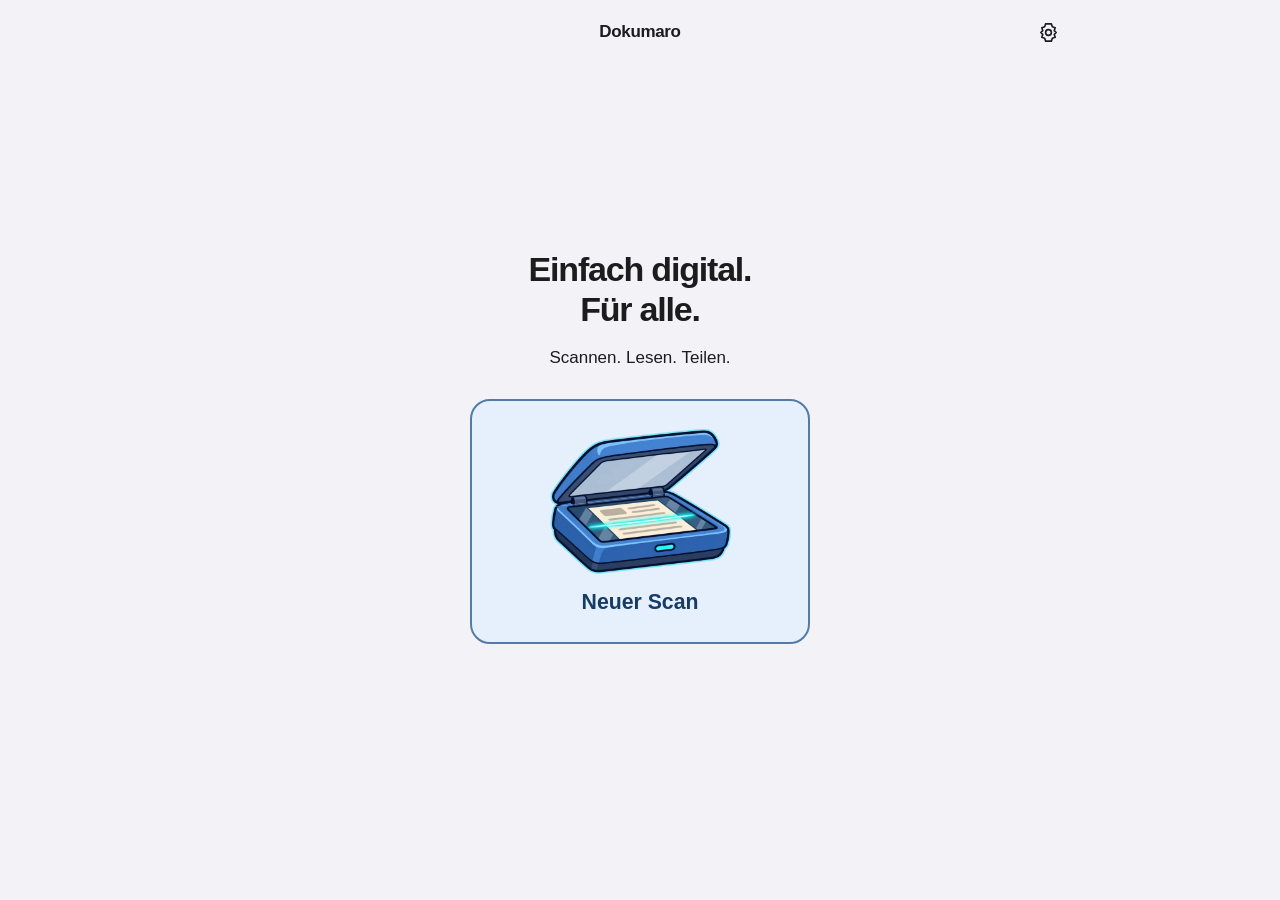
==== scanner/index.html @ 9dfb6e52 "Refresh prototype asset version" ====
<!doctype html>
<html lang="de">
<head>
  <meta charset="utf-8">
  <meta name="viewport" content="width=device-width, initial-scale=1, viewport-fit=cover">
  <meta name="color-scheme" content="light dark">
  <meta name="description" content="Dokumaro – Dokumentenscanner. Einfach digital. Für alle. Scannen. Lesen. Teilen.">
  <title>Dokumaro – Dokumentenscanner</title>
  <link rel="stylesheet" href="styles.css?v=11">
  <script src="app.js?v=11" defer></script>
</head>
<body>
  <a class="skip-link" href="#main">Zum Inhalt</a>
  <div class="app-shell">
    <header class="navigation" id="navigation"></header>
    <main id="main" tabindex="-1"></main>
    <div id="document-actions"></div>
  </div>
  <div id="announcer" class="sr-only" role="status" aria-atomic="true"></div>
  <dialog id="dialog" aria-labelledby="dialog-title"><div id="dialog-content"></div></dialog>
</body>
</html>
---- scanner/styles.css ----
/* Shared visual direction: native system surfaces and Mitgemischt's AppActionButtonStyle. */
:root{font-family:-apple-system,BlinkMacSystemFont,"Segoe UI",sans-serif;color-scheme:light dark;font-size:17px;--bg:#f2f2f7;--paper:#fff;--ink:#1c1c1e;--muted:#636366;--line:#d1d1d6;--accent:#00336b;--on-accent:#fff;--secondary:#d6e8ff;--danger:#990812;--danger-bg:#ffe6e8;--warning:#735000;--warning-bg:#fff5da;--document-dock-height:160px;scroll-padding-bottom:calc(var(--document-dock-height) + 24px)}
*{box-sizing:border-box}
body{margin:0;background:var(--bg);color:var(--ink);line-height:1.5}
button,input,select{font:inherit}
button,input,a,summary{touch-action:manipulation}
button,summary{cursor:pointer}
button:disabled{cursor:default;opacity:.5}
a{color:var(--accent)}
button:focus-visible,input:focus-visible,a:focus-visible,summary:focus-visible,[tabindex="-1"]:focus-visible{outline:3px solid var(--accent);outline-offset:3px}
[hidden]{display:none!important}
h1,h2,h3,p{margin-top:0}
h1{font-size:2rem;font-weight:700;letter-spacing:-.035em;line-height:1.2;margin-bottom:16px}
h2{font-size:1.2rem;line-height:1.3;margin-bottom:16px}
h3{font-size:1rem}
p{margin-bottom:16px}
small,.muted{color:var(--muted)}
small{font-size:.84rem}
svg{display:block;flex-shrink:0}
.sr-only{position:absolute;width:1px;height:1px;padding:0;margin:-1px;overflow:hidden;clip-path:inset(50%);white-space:nowrap;border:0}
.skip-link{position:fixed;top:-100px;left:12px;z-index:20;background:var(--paper);padding:12px}
.skip-link:focus{top:8px}
.app-shell{max-width:900px;margin:0 auto;min-height:100svh;display:flex;flex-direction:column}
.navigation{position:relative;display:grid;grid-template-columns:1fr auto 1fr;align-items:center;gap:8px;min-height:64px;padding:8px 20px}
.nav-title{font-size:1rem;font-weight:600;text-align:center;letter-spacing:-.02em}
.nav-button{display:inline-flex;align-items:center;gap:4px;min-height:44px;padding:7px 0;background:none;border:0;color:var(--ink);justify-self:start}
.icon-button{width:44px;justify-content:center;justify-self:end}
.nav-actions{display:flex;justify-content:flex-end;justify-self:end}
.navigation-spacer{min-width:44px}
main{flex:1;min-width:0;padding:20px}
footer{display:none;text-align:center;color:var(--muted);font-size:.72rem;padding:16px 20px 22px}
.home-active footer{display:block}
.home{max-width:600px;min-height:calc(100svh - 160px);margin:0 auto;display:flex;flex-direction:column;align-items:center;justify-content:center;text-align:center;padding:15px 0 30px}
.home h1{font-size:2rem;margin-bottom:15px}
.intro{font-size:1rem;color:var(--ink);max-width:400px;margin-bottom:28px}
.scan-start-button{display:flex;flex-direction:column;align-items:center;justify-content:center;gap:12px;width:min(100%,340px);min-height:245px;padding:24px;background:#e5f0fc;color:#163c65;border:2px solid #527ca8;border-radius:20px;font-weight:700;font-size:1.25rem}
.scan-start-button img{display:block;width:200px;max-width:100%;height:auto}
.scan-start-button:active,.primary:active,.secondary:active,.destructive:active{opacity:.85}
.primary,.secondary,.danger-button{display:flex;align-items:center;justify-content:center;gap:8px;width:100%;min-height:56px;border-radius:20px;border:2px solid;padding:16px 20px;font-weight:650;text-align:center;text-decoration:none;line-height:1.3}
.primary{background:var(--accent);border-color:var(--accent);color:var(--on-accent)}
.secondary{background:var(--secondary);border-color:var(--accent);color:var(--accent)}
.danger-button,.destructive{background:var(--danger-bg);border-color:var(--danger);color:var(--danger)}
.actions{display:grid;gap:12px;margin-top:20px}
.status-message{padding:12px 16px;border-radius:12px;background:var(--paper);margin:0 0 20px;overflow-wrap:anywhere}
.error-message{font-size:.85rem;color:var(--danger);font-weight:600;margin:8px 2px 12px;overflow-wrap:anywhere}
.error-message:empty{display:none}
.warning{background:var(--warning-bg);color:var(--warning);padding:12px;border-radius:10px;font-size:.87rem}
.camera-screen,.settings-page{max-width:760px;margin:auto}
.camera-count{display:flex;align-items:center;justify-content:space-between;gap:12px;color:var(--muted);font-size:.86rem}
.count-pill{font-weight:650;color:var(--ink);white-space:nowrap}
.camera-preview{position:relative;isolation:isolate;min-height:260px;height:34svh;max-height:400px;border-radius:14px;background:#283746;display:grid;place-items:center;margin:18px 0}
.camera-grid{position:absolute;inset:18px;border:1px solid #b0cbe144;border-radius:8px}
.demo-paper{width:155px;height:210px;background:#fffdf5;padding:22px 18px;transform:rotate(-6deg);box-shadow:0 9px 25px #0005;color:#263747;position:relative}
.demo-paper::before,.demo-paper::after{content:"";position:absolute;width:20px;height:20px;border-color:#a1c9fb;border-style:solid}
.demo-paper::before{left:-10px;top:-10px;border-width:3px 0 0 3px}
.demo-paper::after{right:-10px;bottom:-10px;border-width:0 3px 3px 0}
.demo-paper p{font-size:10px;font-weight:800;line-height:1.4;margin-bottom:17px}
.paper-line{height:4px;background:#aeb8c1;margin:10px 0;border-radius:2px}
.paper-line.short{width:70%}
.preview-label{position:absolute;bottom:12px;left:12px;color:#fff;background:#17212bbf;padding:4px 8px;font-size:.7rem;border-radius:5px}
.guidance{display:flex;align-items:flex-start;gap:12px}
.guidance-icon{padding-top:3px;color:var(--ink)}
.guidance strong{font-size:1.05rem}
.guidance p{margin:4px 0 0;color:var(--muted);font-size:.9rem}
.demo-controls{margin-top:24px;padding-top:10px;border-top:1px solid var(--line)}
.demo-controls summary{min-height:44px;padding:9px 0;font-size:.85rem;color:var(--muted)}
.demo-controls p{font-size:.85rem;color:var(--muted);margin:8px 0}
.demo-controls .secondary{font-size:.9rem;margin:10px 0}
.text-link{min-height:44px;background:none;border:0;padding:8px 0;color:var(--ink);font-weight:500;text-align:left}
.text-input,select{width:100%;min-width:0;min-height:46px;border:1px solid var(--line);border-radius:10px;background:var(--paper);color:var(--ink);padding:10px}
.section-label{font-size:.78rem;letter-spacing:.01em;text-transform:uppercase;color:var(--muted);font-weight:450;margin-bottom:8px;padding-left:16px}
.group{background:var(--paper);border-radius:11px;overflow:hidden;margin-bottom:26px}
.setting-row{display:flex;align-items:center;justify-content:space-between;gap:16px;min-height:56px;padding:14px 16px;border-bottom:1px solid var(--line)}
.setting-row:last-child{border:0}
.setting-copy{flex:1;min-width:0}
.setting-copy strong{display:block;font-size:1rem;font-weight:450}
.setting-copy small{display:block;line-height:1.4;margin-top:4px}
.row-button{border:0;border-bottom:1px solid var(--line);width:100%;background:none;color:var(--ink);text-align:left}
.row-button .value{display:block;font-size:.85rem;color:var(--muted);overflow-wrap:anywhere}
.chevron{font-size:1.3rem;color:var(--muted)}
.toggle{position:relative;display:inline-flex;align-items:center;justify-content:center;width:54px;min-height:44px;flex-shrink:0}
.toggle input{position:absolute;width:100%;height:100%;margin:0;opacity:0;cursor:pointer;z-index:1}
.toggle span{display:block;width:50px;height:30px;border-radius:30px;background:#8e8e93}
.toggle span::after{content:"";display:block;width:24px;height:24px;background:#fff;border-radius:50%;margin:3px;box-shadow:0 1px 3px #0003}
.toggle input:checked+span{background:var(--accent)}
.toggle input:checked+span::after{transform:translateX(20px)}
.toggle input:focus-visible+span{outline:3px solid var(--accent);outline-offset:4px}
.compact-note{color:var(--muted);font-size:.85rem}
.document-active .navigation{position:sticky;top:0;z-index:4;background:var(--bg);border-bottom:1px solid var(--line)}
.document-active main{padding:16px 20px calc(var(--document-dock-height) + 28px)}
.document-screen{max-width:760px;margin:auto}
.document-search{margin:0 0 16px}
.search-box{position:relative}
.search-box svg{position:absolute;top:13px;left:12px;color:var(--muted)}
.search-box input{padding-left:40px;border:0;background:#e5e5ea}
.search-nav{display:flex;flex-wrap:wrap;align-items:center;gap:8px;margin-top:8px;font-size:.83rem}
.search-nav span{margin-right:auto;color:var(--muted)}
.search-nav .secondary{width:auto;padding:9px 10px;min-height:44px;font-size:.8rem;border:0;background:none;border-radius:8px}
.document-page{background:var(--paper);padding:30px;margin-bottom:18px;min-height:410px;box-shadow:0 1px 4px #00000014;overflow-wrap:anywhere}
.page-number{display:block;color:var(--muted);font-size:.7rem;margin-bottom:25px}
.document-page h2{font-size:1.18rem}
.document-page p{white-space:pre-line}
.document-page .warning{margin-top:18px}
.document-page mark{background:#ffe177;color:#1c1c1e;scroll-margin-bottom:calc(var(--document-dock-height) + 24px)}
.document-page mark.current{outline:3px solid var(--accent);outline-offset:2px}
.document-dock{position:fixed;bottom:var(--keyboard-inset,0px);left:50%;transform:translateX(-50%);z-index:5;width:min(100%,900px);padding:12px max(16px,env(safe-area-inset-left)) calc(12px + env(safe-area-inset-bottom));background:var(--bg);border-top:1px solid var(--line);max-height:65dvh;overflow-y:auto}
.document-name{display:flex;align-items:center;gap:12px;margin-bottom:12px;padding:0 12px;background:var(--paper);border:1px solid var(--line);border-radius:10px}
.document-name label{font-size:.85rem;font-weight:500;flex-shrink:0}
.document-name .text-input{border:0;border-radius:6px;background:none;padding-inline:0;font-size:.94rem}
.document-toolbar{display:grid;grid-template-columns:repeat(3,minmax(0,1fr));gap:10px}
.toolbar-action{display:flex;flex-direction:column;align-items:center;justify-content:center;gap:6px;min-width:0;min-height:70px;padding:10px 3px;border-radius:20px;border-width:2px;border-style:solid;font-size:.85rem;font-weight:650;line-height:1.2}
.toolbar-action svg{width:23px;height:23px}
dialog{width:calc(100% - 32px);max-width:440px;max-height:85svh;overflow:auto;padding:24px;border:1px solid var(--line);border-radius:20px;background:var(--paper);color:var(--ink);box-shadow:0 20px 80px #0004}
dialog::backdrop{background:#0006}
dialog h2{font-size:1.3rem}
.file-chip{display:flex;align-items:center;gap:12px;padding:14px;background:var(--bg);border-radius:12px;overflow-wrap:anywhere}
.file-chip>div{min-width:0}
.file-chip strong,.file-chip small{display:block}
ol{padding-left:23px}
li{margin:8px 0}
@media(max-width:380px){main{padding-inline:16px}.navigation{padding-inline:16px}.document-active main{padding-inline:12px}.document-page{padding:22px}.document-name{gap:8px;padding-inline:10px}.document-name label{font-size:.78rem}.document-name .text-input{font-size:.88rem}.document-toolbar{gap:8px}.toolbar-action{font-size:.8rem}.home h1{font-size:1.9rem}}
@media(prefers-color-scheme:dark){:root{--bg:#000;--paper:#1c1c1e;--ink:#f2f2f7;--muted:#b0b0b8;--line:#48484a;--accent:#8cbfff;--on-accent:#000;--secondary:#1f4d80;--danger:#ff9e9e;--danger-bg:#731a29;--warning:#ffe1a0;--warning-bg:#473b24}.primary{background:#1f4d80;color:#fff;border-color:#8cbfff}.scan-start-button{background:#101e2e;color:#f2f2f7;border-color:#638db9}.secondary,.destructive{color:#fff}.scan-start-button img{background:transparent}.search-box input{background:#2c2c2e}.document-page{box-shadow:none}.document-page mark.current{outline-color:#fff}}
@media(prefers-reduced-motion:reduce){*,*::before,*::after{scroll-behavior:auto!important;transition:none!important}}
@media(forced-colors:active){button,.camera-preview,.toggle span{border:2px solid ButtonText}.toggle input:checked+span{background:Highlight}}
.folder-picker select{width:auto;max-width:68%;border:0;background:transparent;color:var(--muted);text-align:right;font-size:.9rem;padding-inline:4px;min-height:44px}
.folder-picker label{flex-shrink:0}
.information-copy{padding:20px;overflow-wrap:anywhere}
.information-copy>:last-child{margin-bottom:0}
.information-copy h2{font-size:1.05rem}
.mail-link{text-decoration:none;cursor:pointer}
.information-copy .mail-link{padding:8px 0;border:0}
.address-block{line-height:1.45}
.address-block strong{display:block;margin-bottom:4px}
.contact-heading{margin-top:32px}
@media(max-width:380px){.folder-picker{flex-wrap:wrap;gap:0}.folder-picker select{max-width:100%;width:100%;text-align:left}}

.scanner-art{position:relative;display:block;width:200px;max-width:100%;aspect-ratio:4/3}
.scanner-art img{position:absolute;inset:0;width:100%;height:100%;transform-origin:0 0}
.scanner-base{clip-path:polygon(0 55%,6% 55%,63% 46%,100% 40%,100% 100%,0 100%)}
.scanner-lid{clip-path:polygon(0 0,100% 0,100% 40%,63% 46%,6% 55%,0 55%)}
.scan-start-button:disabled{opacity:1;cursor:default}

/* Filename stays reachable directly below navigation, without covering the reading area. */
.document-active .app-shell{height:100dvh;min-height:0;overflow:hidden}
.document-active .navigation{flex-shrink:0}
.document-active main{min-height:0;overflow:hidden;padding-bottom:0;display:flex;flex-direction:column}
.document-screen{width:100%;min-height:0;flex:1;display:flex;flex-direction:column}
.filename-row{flex-shrink:0;display:flex;align-items:center;justify-content:space-between;gap:12px;width:100%;min-height:56px;padding:10px 14px;margin-bottom:12px;background:var(--paper);color:var(--ink);border:1px solid var(--line);border-radius:12px;text-align:left}
.filename-row span{min-width:0;overflow-wrap:anywhere}
.filename-row small,.filename-row strong{display:block}
.filename-row svg{color:var(--accent)}
.document-pages{min-height:0;overflow-y:auto;flex:1;scroll-padding:12px}
.document-active .document-dock{position:relative;left:auto;bottom:auto;transform:none;width:100%;max-height:40dvh}
.filename-edit-row{display:flex;align-items:center;gap:8px}
.filename-edit-row button{min-width:44px;text-align:center}
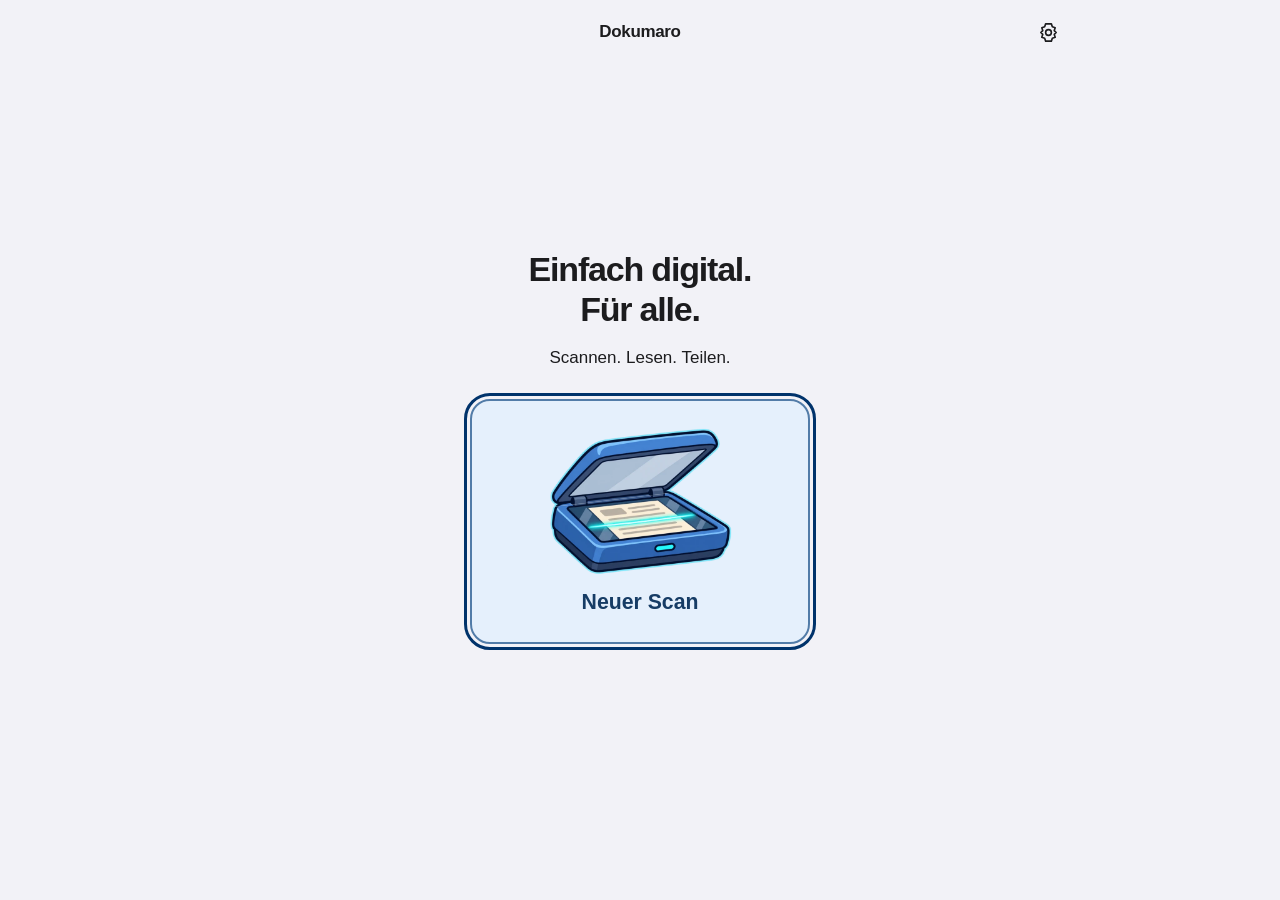
==== commit 29f5356c: "Update Dokumaro prototype for consolidated WA01 UI requirements" ====
--- a/scanner/index.html
+++ b/scanner/index.html
@@ -5,9 +5,11 @@
   <meta name="viewport" content="width=device-width, initial-scale=1, viewport-fit=cover">
   <meta name="color-scheme" content="light dark">
   <meta name="description" content="Dokumaro – Dokumentenscanner. Einfach digital. Für alle. Scannen. Lesen. Teilen.">
+  <link rel="icon" type="image/jpeg" href="app-icon.jpeg">
+  <link rel="apple-touch-icon" href="app-icon.jpeg">
   <title>Dokumaro – Dokumentenscanner</title>
-  <link rel="stylesheet" href="styles.css?v=11">
-  <script src="app.js?v=11" defer></script>
+  <link rel="stylesheet" href="styles.css?v=12">
+  <script src="app.js?v=12" defer></script>
 </head>
 <body>
   <a class="skip-link" href="#main">Zum Inhalt</a>
--- a/scanner/styles.css
+++ b/scanner/styles.css
@@ -140,16 +140,47 @@
 .scanner-lid{clip-path:polygon(0 0,100% 0,100% 40%,63% 46%,6% 55%,0 55%)}
 .scan-start-button:disabled{opacity:1;cursor:default}
 
-/* Filename stays reachable directly below navigation, without covering the reading area. */
-.document-active .app-shell{height:100dvh;min-height:0;overflow:hidden}
-.document-active .navigation{flex-shrink:0}
-.document-active main{min-height:0;overflow:hidden;padding-bottom:0;display:flex;flex-direction:column}
-.document-screen{width:100%;min-height:0;flex:1;display:flex;flex-direction:column}
-.filename-row{flex-shrink:0;display:flex;align-items:center;justify-content:space-between;gap:12px;width:100%;min-height:56px;padding:10px 14px;margin-bottom:12px;background:var(--paper);color:var(--ink);border:1px solid var(--line);border-radius:12px;text-align:left}
-.filename-row span{min-width:0;overflow-wrap:anywhere}
-.filename-row small,.filename-row strong{display:block}
-.filename-row svg{color:var(--accent)}
-.document-pages{min-height:0;overflow-y:auto;flex:1;scroll-padding:12px}
-.document-active .document-dock{position:relative;left:auto;bottom:auto;transform:none;width:100%;max-height:40dvh}
-.filename-edit-row{display:flex;align-items:center;gap:8px}
-.filename-edit-row button{min-width:44px;text-align:center}
+.filename-row{grid-column:1/-1;display:flex;align-items:center;gap:12px;width:100%;min-height:52px;padding:12px 14px;border:1px solid var(--line);border-radius:10px;background:var(--paper);color:var(--ink);text-align:left}
+.filename-row>span{font-size:.85rem;color:var(--muted)}
+.filename-row strong{flex:1;min-width:0;font-size:.94rem;font-weight:500;overflow-wrap:anywhere}
+.filename-editor{display:flex;align-items:center;gap:10px}
+.filename-editor input{flex:1;min-width:0}
+@media(max-width:400px){.filename-row{flex-wrap:wrap;gap:4px 10px}.filename-row>span{width:100%}}
+
+.format-row{grid-column:1/-1;display:flex;align-items:center;justify-content:space-between;gap:12px;padding:0 14px;min-height:46px}
+.format-row label{font-size:.85rem;color:var(--muted)}
+.format-row select{width:auto;max-width:70%;min-height:44px;border:0;background:transparent;text-align:right;color:var(--ink);font-size:.94rem}
+.guide-illustration{max-width:260px;margin:0 auto 24px;color:var(--accent)}
+.guide-illustration svg{width:100%;height:auto}
+.support-choice strong{white-space:nowrap;color:var(--accent)}
+.camera-active{background:#17232b;color:#fff}
+.camera-active .app-shell{max-width:none;min-height:100svh}
+.camera-active .navigation{position:fixed;inset:0 0 auto;z-index:6;min-height:64px;padding:calc(8px + env(safe-area-inset-top)) 20px 8px;background:linear-gradient(#000b,#0000);pointer-events:none}
+.camera-active .navigation button{pointer-events:auto;color:#fff;text-shadow:0 1px 3px #000}
+.camera-active .nav-title{display:none}
+.camera-active main{padding:0;min-height:100svh}
+.camera-screen{position:relative;width:100%;max-width:none;height:100svh;min-height:520px;overflow:hidden}
+.camera-active .camera-preview{position:absolute;inset:0;height:100%;max-height:none;min-height:0;margin:0;border-radius:0;background:radial-gradient(ellipse at 50% 40%,#5b6568,#283336 75%)}
+.camera-active .camera-grid{inset:18% 15% 26%;border-color:#ffffff18}
+.camera-active .demo-paper{width:min(52vw,310px);height:auto;aspect-ratio:155/210;padding:32px 24px;transform:rotate(-7deg) skewY(-2deg);transition:transform .35s ease}
+.camera-active .demo-paper p{font-size:clamp(11px,2vw,20px)}
+.camera-active .demo-paper::before,.camera-active .demo-paper::after{display:none}
+.document-frame{position:absolute;width:min(75vw,440px);height:min(65svh,590px);left:50%;top:45%;transform:translate(-50%,-50%);overflow:visible;filter:drop-shadow(0 1px 2px #000)}
+.document-frame polygon{fill:none;stroke:#fff;stroke-width:4;vector-effect:non-scaling-stroke;stroke-linejoin:round;transition:all .35s ease}
+.camera-stage-1 .document-frame polygon{transform:rotate(2deg);transform-origin:center}
+.camera-stage-2 .document-frame polygon{stroke:#a9f0cf;stroke-dasharray:none;transform:scale(.96);transform-origin:center}
+.camera-stage-2 .demo-paper{transform:rotate(0)}
+.camera-count{position:absolute;top:calc(20px + env(safe-area-inset-top));right:24px;color:#fff;background:#0009;padding:6px 12px;border-radius:20px;z-index:7;font-size:.9rem}
+.camera-overlay{position:absolute;bottom:0;left:0;right:0;z-index:5;padding:48px max(20px,env(safe-area-inset-left)) calc(20px + env(safe-area-inset-bottom));background:linear-gradient(transparent,#000d 40%)}
+.camera-overlay .guidance{max-width:760px;margin:0 auto 16px;padding:12px 16px;background:#101820e6;border-radius:14px;color:#fff;min-height:56px;align-items:center}
+.camera-overlay .guidance-icon,.camera-overlay .guidance p{color:#fff}
+.camera-actions{display:flex;gap:12px;max-width:760px;margin:auto;align-items:stretch}
+.camera-actions button{flex:1;min-width:0;font-size:.94rem}
+@media(max-height:500px) and (orientation:landscape){.camera-screen{min-height:100svh}.camera-overlay{padding-top:12px}.camera-overlay .guidance{margin-bottom:8px;padding:6px 12px}.camera-actions button{min-height:44px;padding:8px}.camera-active .demo-paper{height:65svh;width:auto}.document-frame{height:75svh;width:40vw}.camera-overlay{left:40%;padding-inline:16px}}
+
+.camera-active .document-frame{width:min(52vw,310px);height:auto;aspect-ratio:155/210;top:50%;transform:translate(-50%,-50%) rotate(-7deg) skewY(-2deg)}
+.camera-stage-1 .demo-paper{transform:rotate(-3deg)}
+.camera-stage-1 .document-frame{transform:translate(-50%,-50%) rotate(-3deg)}
+.camera-stage-2 .document-frame{transform:translate(-50%,-50%)}
+.camera-stage-1 .document-frame polygon,.camera-stage-2 .document-frame polygon{transform:none}
+@media(max-height:500px) and (orientation:landscape){.camera-active .document-frame{height:65svh;width:auto}}
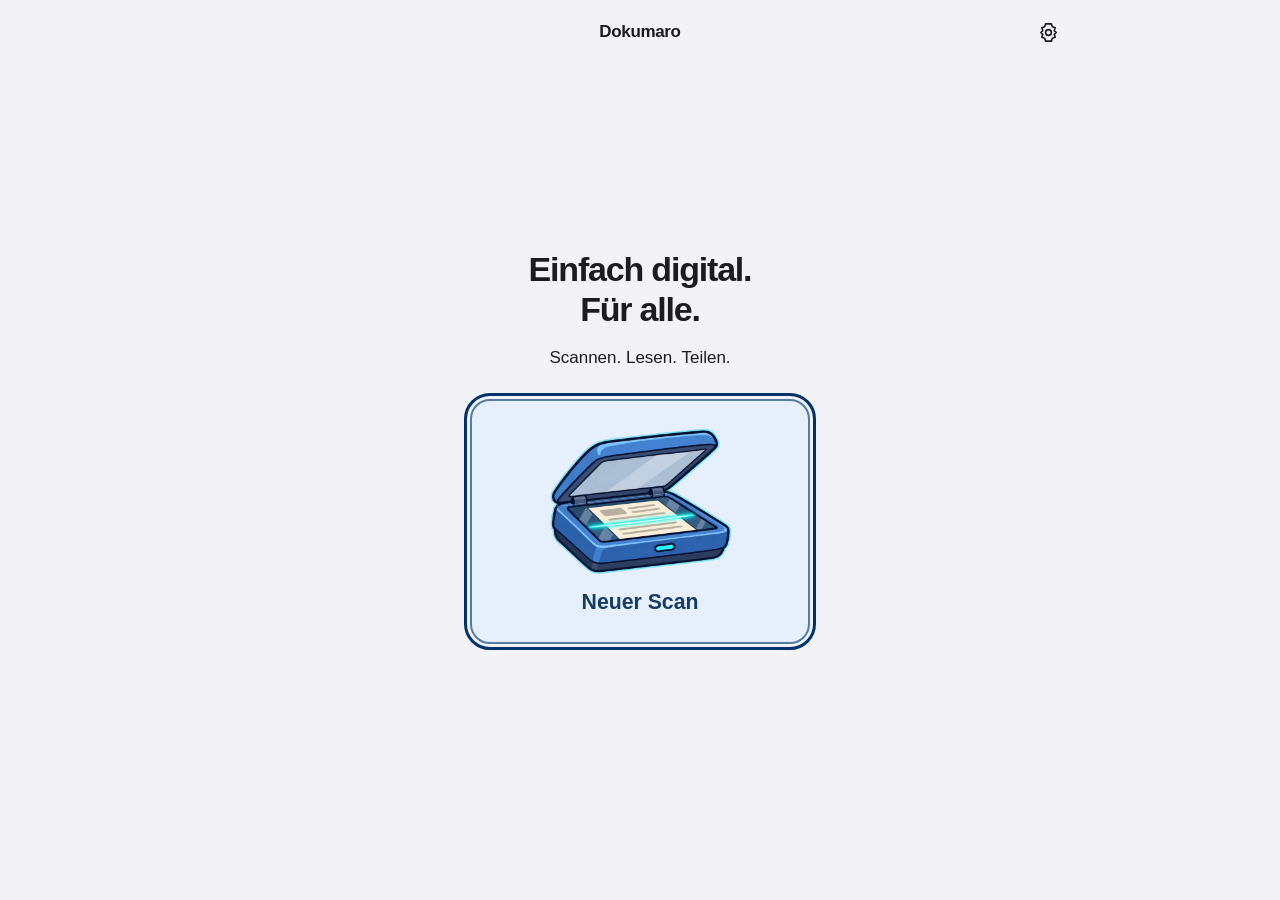
==== commit 11d13afd: "Group VoiceOver content and add consistent back navigation" ====
--- a/scanner/index.html
+++ b/scanner/index.html
@@ -8,8 +8,8 @@
   <link rel="icon" type="image/jpeg" href="app-icon.jpeg">
   <link rel="apple-touch-icon" href="app-icon.jpeg">
   <title>Dokumaro – Dokumentenscanner</title>
-  <link rel="stylesheet" href="styles.css?v=12">
-  <script src="app.js?v=12" defer></script>
+  <link rel="stylesheet" href="styles.css?v=13">
+  <script src="app.js?v=13" defer></script>
 </head>
 <body>
   <a class="skip-link" href="#main">Zum Inhalt</a>
--- a/scanner/styles.css
+++ b/scanner/styles.css
@@ -184,3 +184,12 @@
 .camera-stage-2 .document-frame{transform:translate(-50%,-50%)}
 .camera-stage-1 .document-frame polygon,.camera-stage-2 .document-frame polygon{transform:none}
 @media(max-height:500px) and (orientation:landscape){.camera-active .document-frame{height:65svh;width:auto}}
+
+.home-copy{max-width:100%;border-radius:8px}
+.home-copy:focus-visible{outline:3px solid var(--accent);outline-offset:6px}
+.setting-toggle{position:relative;cursor:pointer}
+.setting-toggle>input{position:absolute;inset:0;z-index:1;width:100%;height:100%;opacity:0;margin:0;cursor:pointer}
+.setting-toggle>input:checked~.toggle>span{background:var(--accent)}
+.setting-toggle>input:checked~.toggle>span::after{transform:translateX(20px)}
+.setting-toggle:has(input:focus-visible){outline:3px solid var(--accent);outline-offset:-3px}
+.information-active .navigation{position:sticky;top:0;z-index:6;background:var(--bg)}
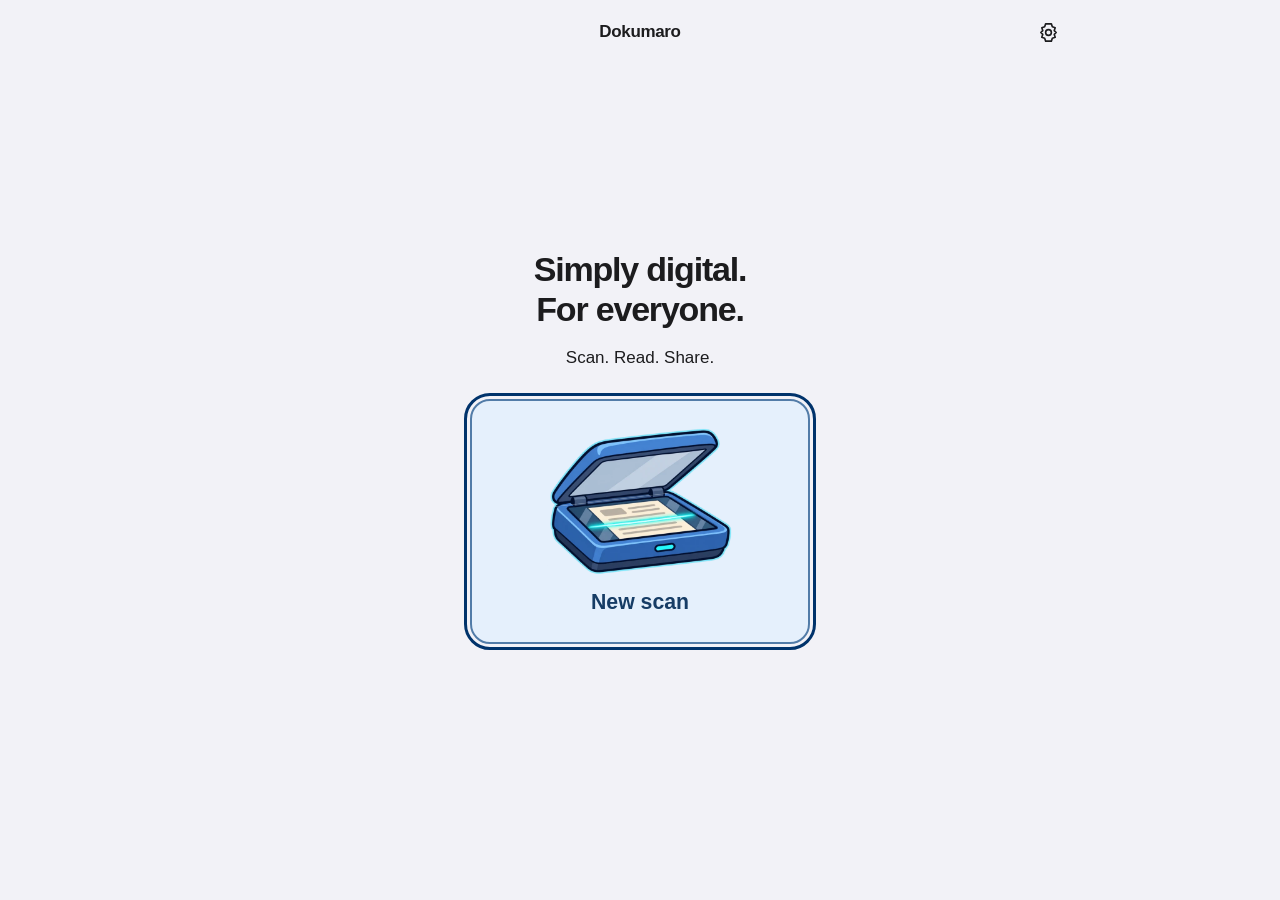
==== commit b7b6f48f: "Dokumaro WA01: add persistent de/en/fr language selection and localized prototype UI" ====
--- a/scanner/index.html
+++ b/scanner/index.html
@@ -8,8 +8,9 @@
   <link rel="icon" type="image/jpeg" href="app-icon.jpeg">
   <link rel="apple-touch-icon" href="app-icon.jpeg">
   <title>Dokumaro – Dokumentenscanner</title>
-  <link rel="stylesheet" href="styles.css?v=13">
-  <script src="app.js?v=13" defer></script>
+  <link rel="stylesheet" href="styles.css?v=15">
+  <script src="i18n.js?v=15" defer></script>
+  <script src="app.js?v=15" defer></script>
 </head>
 <body>
   <a class="skip-link" href="#main">Zum Inhalt</a>
@@ -22,3 +23,4 @@
   <dialog id="dialog" aria-labelledby="dialog-title"><div id="dialog-content"></div></dialog>
 </body>
 </html>
+
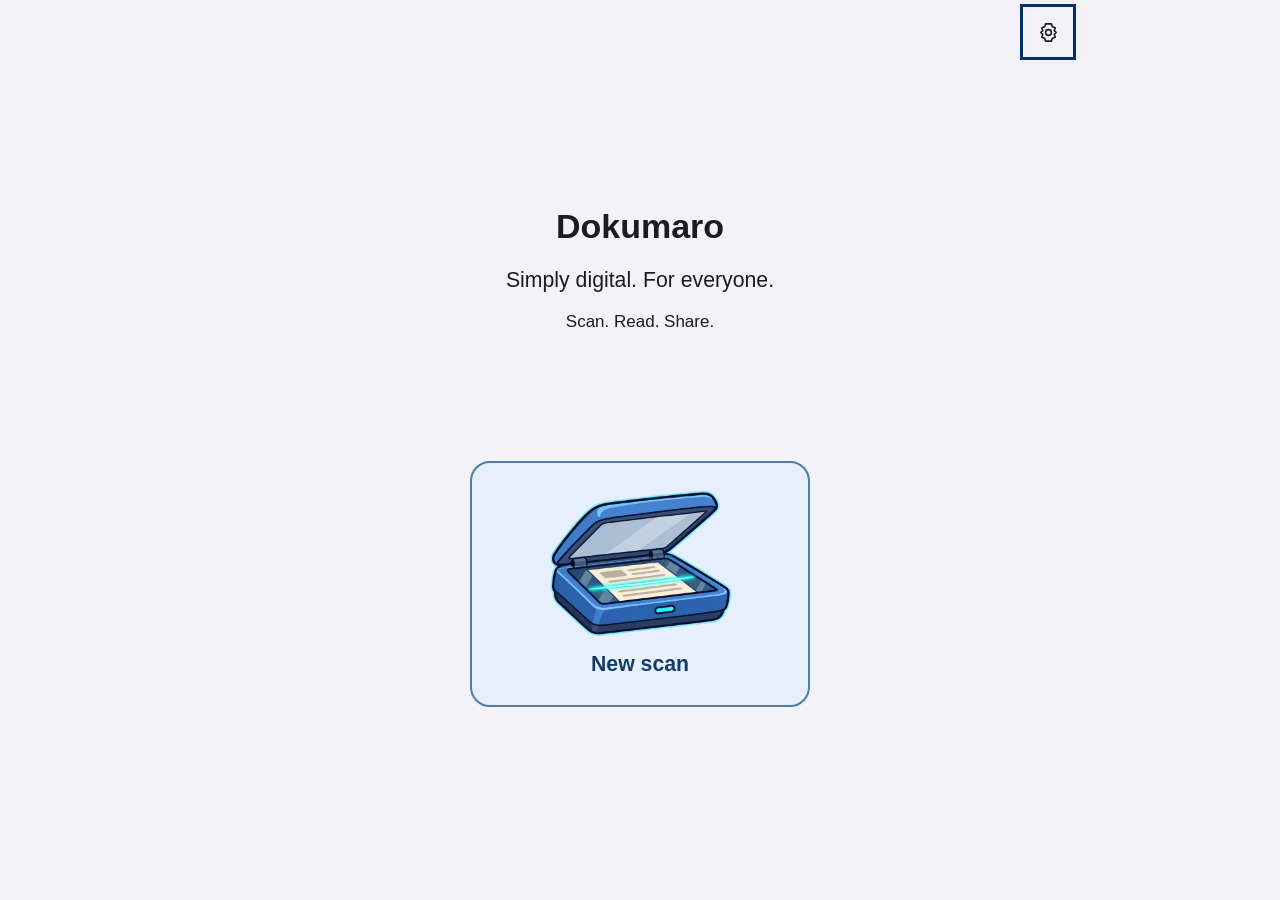
==== commit 3a05fe0a: "Align Dokumaro prototype v16 with WA01 combined home focus and manual shutter" ====
--- a/scanner/index.html
+++ b/scanner/index.html
@@ -8,9 +8,9 @@
   <link rel="icon" type="image/jpeg" href="app-icon.jpeg">
   <link rel="apple-touch-icon" href="app-icon.jpeg">
   <title>Dokumaro – Dokumentenscanner</title>
-  <link rel="stylesheet" href="styles.css?v=15">
-  <script src="i18n.js?v=15" defer></script>
-  <script src="app.js?v=15" defer></script>
+  <link rel="stylesheet" href="styles.css?v=16">
+  <script src="i18n.js?v=16" defer></script>
+  <script src="app.js?v=16" defer></script>
 </head>
 <body>
   <a class="skip-link" href="#main">Zum Inhalt</a>
@@ -24,3 +24,4 @@
 </body>
 </html>
 
+
--- a/scanner/styles.css
+++ b/scanner/styles.css
@@ -193,3 +193,16 @@
 .setting-toggle>input:checked~.toggle>span::after{transform:translateX(20px)}
 .setting-toggle:has(input:focus-visible){outline:3px solid var(--accent);outline-offset:-3px}
 .information-active .navigation{position:sticky;top:0;z-index:6;background:var(--bg)}
+
+
+/* WA01 acceptance corrections: adaptive home spacing and parallel shutter. */
+.home{gap:clamp(3.5rem,9svh,7rem);padding-block:clamp(2rem,8svh,5rem);justify-content:space-evenly}
+.home-copy{display:flex;flex-direction:column;gap:.75rem;margin:0;flex-shrink:0}
+.home-copy .product-name{font-size:2rem;font-weight:700}
+.home-copy .home-claim{font-size:1.25rem}
+.home-copy .intro{margin:0}
+.camera-actions{display:grid;grid-template-columns:minmax(0,1fr) auto minmax(0,1fr);align-items:center}
+.camera-actions .camera-shutter{display:grid;place-items:center;box-sizing:border-box;width:80px;height:80px;min-height:80px;min-width:80px;padding:6px;border:3px solid #fff;border-radius:50%;background:#0009}
+.camera-shutter>span{width:62px;height:62px;border-radius:50%;background:#fff}
+.camera-shutter:focus-visible{outline:3px solid #9ce5ff;outline-offset:5px}
+@media(max-height:500px) and (orientation:landscape){.home{gap:3rem;padding-block:2rem}.camera-overlay{left:40%}.camera-actions{gap:8px}.camera-actions .camera-shutter{width:70px;height:70px;min-width:70px;min-height:70px}.camera-shutter>span{width:52px;height:52px}}
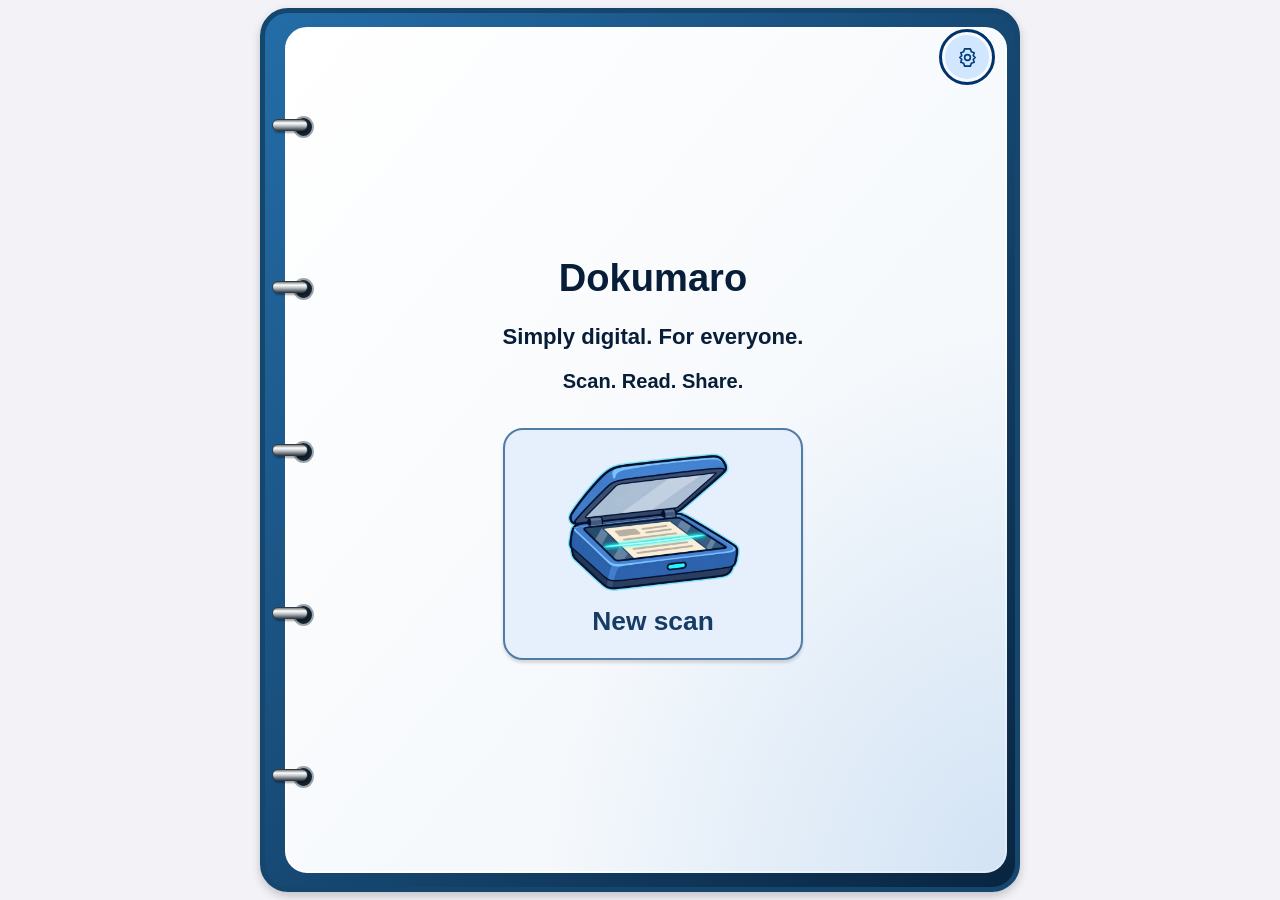
==== commit ad110bc2: "Dokumaro prototype17: native-text binder, five rings, compact measured scan button and rising stabil" ====
--- a/scanner/index.html
+++ b/scanner/index.html
@@ -8,9 +8,9 @@
   <link rel="icon" type="image/jpeg" href="app-icon.jpeg">
   <link rel="apple-touch-icon" href="app-icon.jpeg">
   <title>Dokumaro – Dokumentenscanner</title>
-  <link rel="stylesheet" href="styles.css?v=16">
-  <script src="i18n.js?v=16" defer></script>
-  <script src="app.js?v=16" defer></script>
+  <link rel="stylesheet" href="styles.css?v=17">
+  <script src="i18n.js?v=17" defer></script>
+  <script src="app.js?v=17" defer></script>
 </head>
 <body>
   <a class="skip-link" href="#main">Zum Inhalt</a>
@@ -25,3 +25,4 @@
 </html>
 
 
+
--- a/scanner/styles.css
+++ b/scanner/styles.css
@@ -206,3 +206,28 @@
 .camera-shutter>span{width:62px;height:62px;border-radius:50%;background:#fff}
 .camera-shutter:focus-visible{outline:3px solid #9ce5ff;outline-offset:5px}
 @media(max-height:500px) and (orientation:landscape){.home{gap:3rem;padding-block:2rem}.camera-overlay{left:40%}.camera-actions{gap:8px}.camera-actions .camera-shutter{width:70px;height:70px;min-width:70px;min-height:70px}.camera-shutter>span{width:52px;height:52px}}
+
+
+/* Consolidated WA01: decorative native-text ring binder, five equal rings. */
+.home-active .app-shell{position:relative;max-width:760px;margin:8px auto;min-height:calc(100svh - 16px);border:5px solid #15466e;border-radius:28px;background:linear-gradient(130deg,#246da8,#092540);box-shadow:0 4px 10px #0003;isolation:isolate}
+.home-active .app-shell::before{content:"";position:absolute;inset:14px 8px 14px 20px;background:linear-gradient(130deg,#fff,#f0f5fa);border:2px solid #fff;border-radius:22px;z-index:-1}
+.home-active .app-shell::after{content:"";position:absolute;inset:14px 8px 14px 20px;border-radius:22px;background:radial-gradient(ellipse at bottom right,#5b9be033,transparent 45%);pointer-events:none;z-index:-1}
+.home-active .navigation{padding:22px 26px 0 52px;background:transparent}
+.home-active .navigation .icon-button{border-radius:50%;background:#d2e6ff;color:#003d7a}
+.home-active main{padding:0 26px 32px 52px}
+.home-active footer{display:none}
+.home{max-width:none;min-height:calc(100svh - 148px);gap:32px;padding:38px 0;justify-content:center}
+.home-copy{align-items:center;width:100%;max-width:100%;flex:none}
+.home-copy>*{width:fit-content;max-width:100%;overflow-wrap:anywhere}
+.home-copy .product-name{font-size:2.24rem;color:#071d38}
+.home-copy .home-claim{font-size:1.3rem;font-weight:650;color:#071d38}
+.home-copy .intro{font-size:1.18rem;font-weight:650;color:#071d38}
+.scan-start-button{width:auto;max-width:100%;min-height:0;padding:20px;gap:14px;font-size:1.55rem;line-height:1.2;box-shadow:0 3px 3px #0002}
+.scanner-art{width:190px;max-width:100%;height:auto}
+.binder-rings{position:absolute;top:calc(14px + 10.5%);bottom:calc(14px + 10.5%);left:7px;width:36px;display:flex;flex-direction:column;justify-content:space-between;pointer-events:none}
+.binder-rings i{display:block;position:relative;width:36px;height:12px;border:1px solid #303b43;border-radius:8px;background:linear-gradient(#777,#fff 30%,#bfc5ca 58%,#41484e);box-shadow:1px 2px 2px #0005}
+.binder-rings i::before{content:"";position:absolute;right:-7px;top:-4px;width:17px;height:18px;border:2px solid #9aa5ad;border-radius:50%;background:#152330;z-index:-1}
+.guidance progress{display:block;width:100%;margin:12px 0;accent-color:#fff}
+@media(prefers-color-scheme:dark){.home-active .app-shell::before{background:linear-gradient(130deg,#202c3a,#131c26);border-color:#526171}.home-copy .product-name,.home-copy .home-claim,.home-copy .intro{color:#fff}.home-active .navigation .icon-button{background:#215c96;color:#fff}.scan-start-button{background:#15324f;color:#fff;border-color:#a3d5f5}}
+@media(max-height:450px){.home{min-height:300px;padding-block:32px}.binder-rings{opacity:.5}.home-active .app-shell::after{display:none}}
+@media(min-width:1400px){.home-active .app-shell{margin-block:24px;min-height:calc(100svh - 48px)}.home{min-height:calc(100svh - 180px)}}
